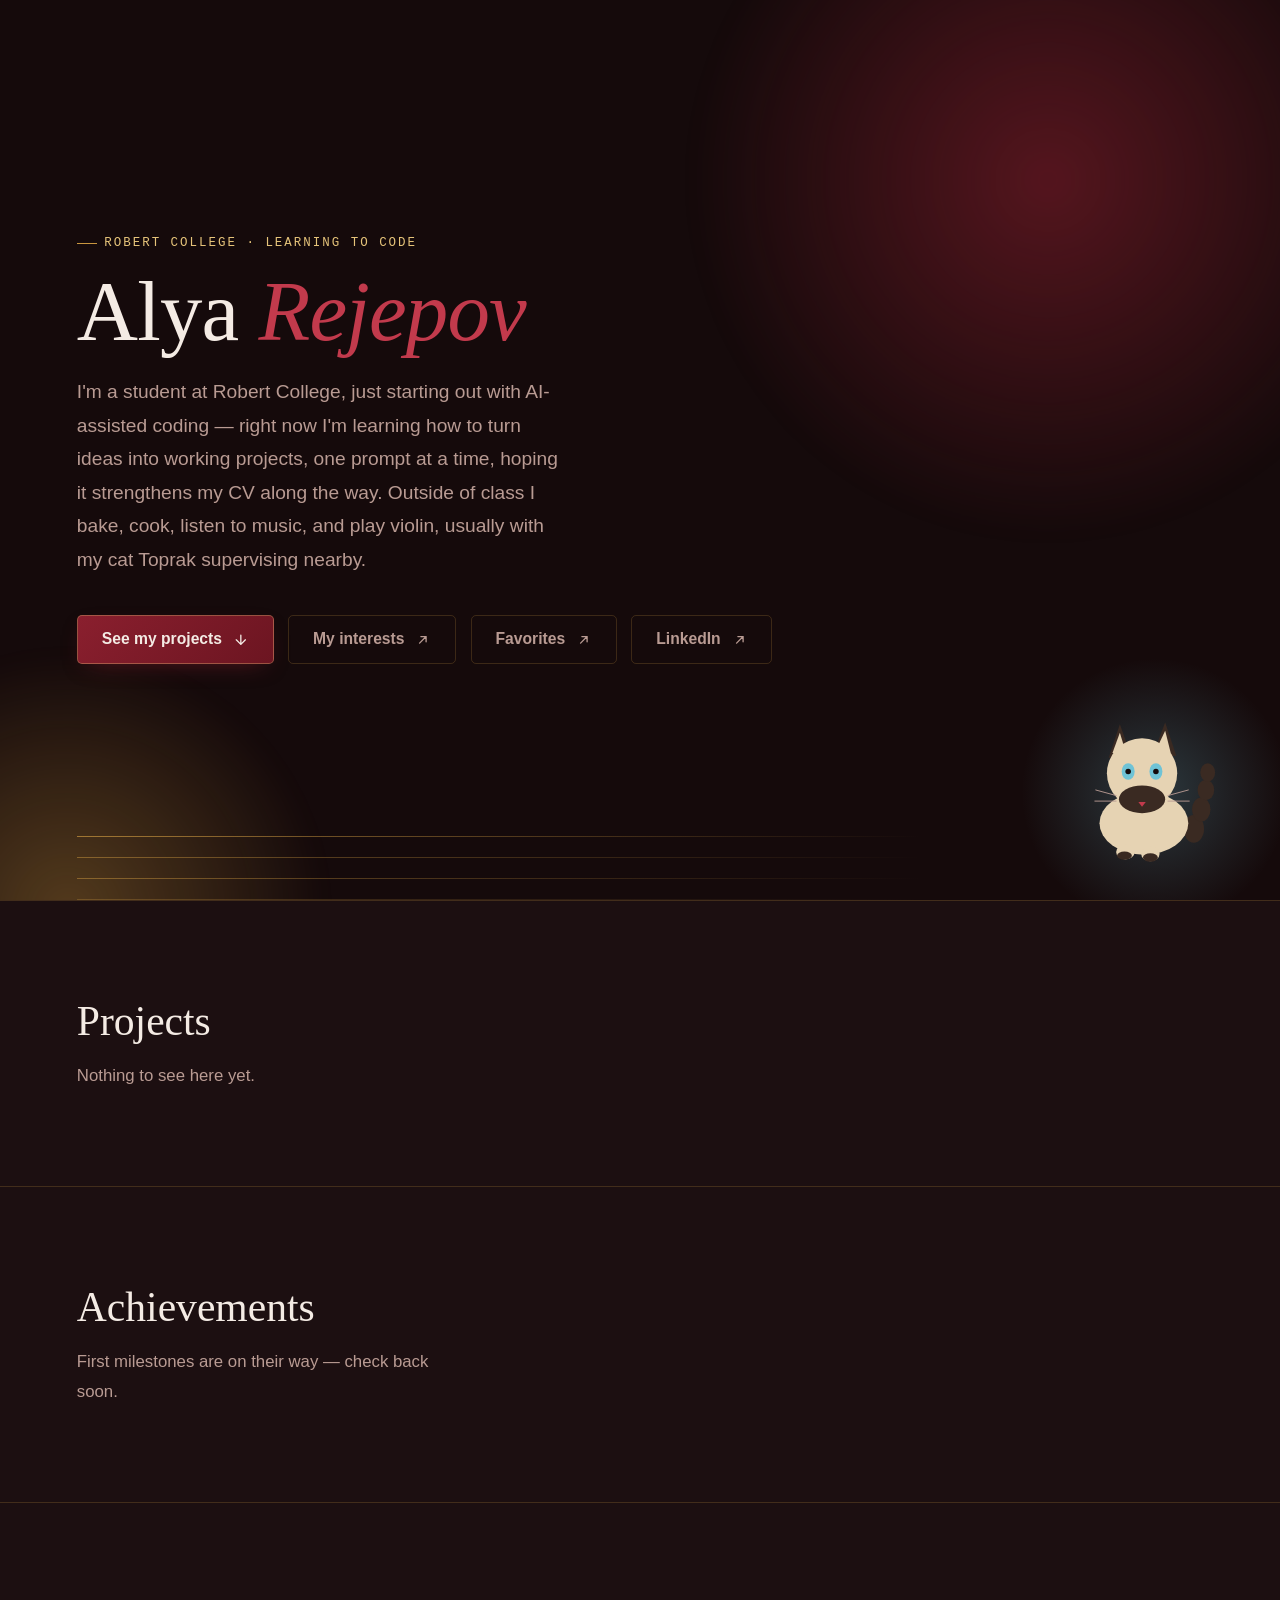
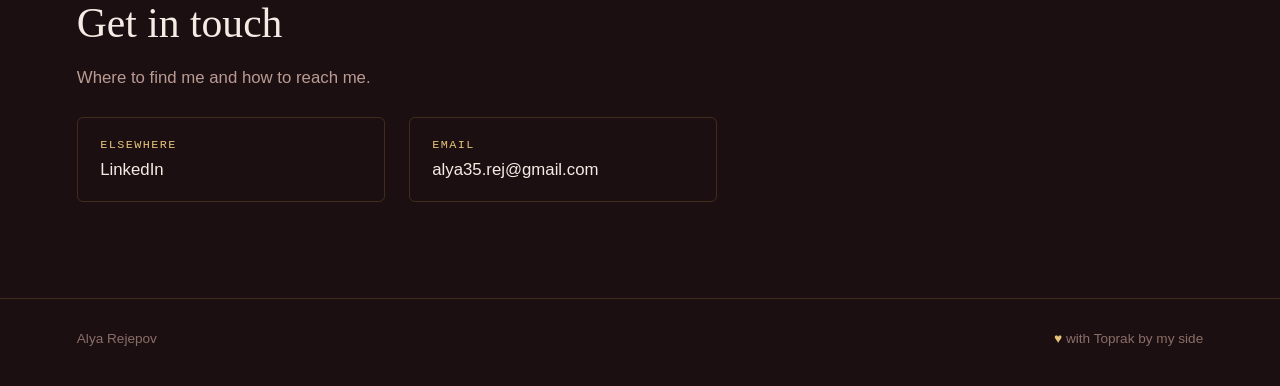
==== index.html @ 6d5f3c37 "ana sayfayı ve genel tasarımı oluştur" ====
<!doctype html>
<html lang="en">
<head>
  <meta charset="utf-8">
  <meta name="viewport" content="width=device-width, initial-scale=1">
  <title>Alya Rejepov</title>
  <meta name="description" content="Alya Rejepov — student at Robert College, new to AI-assisted coding.">
  <link rel="icon" type="image/svg+xml" href="favicon.svg">
  <link rel="stylesheet" href="styles.css">
</head>
<body>

<a class="skip-link" href="#projects">Skip to projects</a>

<section class="hero" id="top">
  <div class="hero__glow" aria-hidden="true"></div>
  <div class="hero__glow hero__glow--gold" aria-hidden="true"></div>

  <div class="hero__inner">
    <p class="eyebrow">Robert College &middot; Learning to code</p>
    <h1 class="name">Alya <em>Rejepov</em></h1>
    <p class="intro">
      I'm a student at Robert College, just starting out with AI-assisted coding —
      right now I'm learning how to turn ideas into working projects, one prompt
      at a time, hoping it strengthens my CV along the way. Outside of class I bake,
      cook, listen to music, and play violin, usually with my cat Toprak supervising
      nearby.
    </p>
    <div class="cta-row">
      <a class="cta" href="#projects">
        See my projects
        <svg viewBox="0 0 24 24" fill="none" stroke="currentColor" stroke-width="2" stroke-linecap="round" stroke-linejoin="round"><path d="M12 5v14M5 12l7 7 7-7"/></svg>
      </a>
      <a class="cta cta--ghost" href="ilgi-alanlarim.html">
        My interests
        <svg viewBox="0 0 24 24" fill="none" stroke="currentColor" stroke-width="2" stroke-linecap="round" stroke-linejoin="round"><path d="M7 17 17 7M9 7h8v8"/></svg>
      </a>
      <a class="cta cta--ghost" href="favoriler.html">
        Favorites
        <svg viewBox="0 0 24 24" fill="none" stroke="currentColor" stroke-width="2" stroke-linecap="round" stroke-linejoin="round"><path d="M7 17 17 7M9 7h8v8"/></svg>
      </a>
      <a class="cta cta--ghost" href="https://www.linkedin.com/in/alya-rejepov-1987a23a0/" rel="noopener">
        LinkedIn
        <svg viewBox="0 0 24 24" fill="none" stroke="currentColor" stroke-width="2" stroke-linecap="round" stroke-linejoin="round"><path d="M7 17 17 7M9 7h8v8"/></svg>
      </a>
    </div>
  </div>

  <div class="cat-widget" aria-hidden="true">
    <div class="cat-widget__glow"></div>
    <svg viewBox="0 0 160 160">
      <g class="tail">
        <ellipse cx="122" cy="122" rx="11" ry="15" fill="#3a2a22"/>
        <ellipse cx="130" cy="101" rx="10" ry="13" fill="#3a2a22"/>
        <ellipse cx="135" cy="80" rx="9" ry="11" fill="#3a2a22"/>
        <ellipse cx="137" cy="61" rx="8" ry="10" fill="#3a2a22"/>
      </g>

      <ellipse cx="68" cy="116" rx="48" ry="34" fill="#e6d3b3"/>
      <ellipse cx="48" cy="147" rx="10" ry="8" fill="#e6d3b3"/>
      <ellipse cx="75" cy="149" rx="10" ry="8" fill="#e6d3b3"/>
      <ellipse cx="47" cy="151" rx="8" ry="4.5" fill="#3a2a22"/>
      <ellipse cx="75" cy="153" rx="8" ry="4.5" fill="#3a2a22"/>

      <polygon points="30,45 42,9 56,48" fill="#3a2a22"/>
      <polygon points="34,40 42,18 49,41" fill="#e6d3b3"/>
      <polygon points="76,46 91,7 103,43" fill="#3a2a22"/>
      <polygon points="80,39 91,16 97,40" fill="#e6d3b3"/>

      <circle cx="66" cy="62" r="38" fill="#e6d3b3"/>
      <ellipse cx="66" cy="90" rx="25" ry="15" fill="#3a2a22"/>

      <g class="eye">
        <ellipse cx="51" cy="60" rx="7" ry="9" fill="#6fc3d6"/>
        <g class="pupil"><circle cx="51" cy="60" r="3" fill="#150a0b"/></g>
      </g>
      <g class="eye">
        <ellipse cx="81" cy="60" rx="7" ry="9" fill="#6fc3d6"/>
        <g class="pupil"><circle cx="81" cy="60" r="3" fill="#150a0b"/></g>
      </g>

      <polygon points="62,93 70,93 66,98" fill="#c23a4c"/>

      <g stroke="#b99b93" stroke-width="1" stroke-linecap="round">
        <line x1="38" y1="86" x2="16" y2="80"/>
        <line x1="38" y1="92" x2="15" y2="92"/>
        <line x1="94" y1="86" x2="116" y2="80"/>
        <line x1="94" y1="92" x2="117" y2="92"/>
      </g>
    </svg>
  </div>
  <p class="cat-caption">that's Toprak, keeping an eye on things</p>

  <div class="strings" aria-hidden="true">
    <span></span><span></span><span></span><span></span>
  </div>
</section>

<section class="section" id="projects">
  <div class="section__inner">
    <h2>Projects</h2>
    <p>Nothing to see here yet.</p>
  </div>
</section>

<section class="section" id="achievements">
  <div class="section__inner">
    <h2>Achievements</h2>
    <p>First milestones are on their way — check back soon.</p>
  </div>
</section>

<section class="section" id="connect">
  <div class="section__inner">
    <h2>Get in touch</h2>
    <p>Where to find me and how to reach me.</p>
    <div class="connect-grid">
      <a class="connect-card" href="https://www.linkedin.com/in/alya-rejepov-1987a23a0/" rel="noopener">
        <span class="label">Elsewhere</span>
        <span class="value">LinkedIn</span>
      </a>
      <a class="connect-card" href="mailto:alya35.rej@gmail.com">
        <span class="label">Email</span>
        <span class="value">alya35.rej@gmail.com</span>
      </a>
    </div>
  </div>
</section>

<footer>
  <span>Alya Rejepov</span>
  <span><span class="paw">&hearts;</span> with Toprak by my side</span>
</footer>

<script src="cat.js"></script>
</body>
</html>
---- styles.css ----
:root {
  --bg: #150a0b;
  --bg-panel: #1c0f11;
  --ink: #f4ebe4;
  --ink-muted: #b99b93;
  --ink-faint: #8a6e68;
  --maroon: #8a1f2e;
  --maroon-bright: #c23a4c;
  --gold: #c9963f;
  --gold-soft: #e6c47a;
  --line: rgba(201, 150, 63, 0.22);

  --siamese-cream: #e6d3b3;
  --siamese-seal: #3a2a22;
  --siamese-blue: #6fc3d6;

  --font-display: ui-serif, "Iowan Old Style", "Palatino Linotype", Georgia, "Times New Roman", serif;
  --font-body: -apple-system, BlinkMacSystemFont, "Segoe UI", Roboto, Helvetica, Arial, sans-serif;
  --font-label: ui-monospace, "SF Mono", "Cascadia Code", Menlo, Consolas, monospace;
}

* { box-sizing: border-box; }

html {
  background: var(--bg);
  color-scheme: dark;
  overflow-x: hidden;
}

body {
  margin: 0;
  background: var(--bg);
  color: var(--ink);
  font-family: var(--font-body);
  -webkit-font-smoothing: antialiased;
  overflow-x: hidden;
}

a { color: inherit; }

::selection {
  background: var(--maroon);
  color: var(--ink);
}

.skip-link {
  position: absolute;
  left: -999px;
  top: 0;
  background: var(--gold);
  color: #1c0f11;
  padding: 0.6rem 1rem;
  z-index: 100;
}
.skip-link:focus { left: 1rem; top: 1rem; }

a:focus-visible,
button:focus-visible {
  outline: 2px solid var(--gold-soft);
  outline-offset: 3px;
}

/* ---------- Hero ---------- */

.hero {
  position: relative;
  min-height: 100svh;
  display: flex;
  align-items: center;
  padding: clamp(1.5rem, 6vw, 5rem);
  isolation: isolate;
  overflow: hidden;
}

.hero__glow {
  position: absolute;
  inset: -20% -10% auto auto;
  width: min(60vw, 720px);
  height: min(60vw, 720px);
  background: radial-gradient(circle, rgba(138, 31, 46, 0.55), rgba(138, 31, 46, 0) 70%);
  filter: blur(10px);
  z-index: -2;
  animation: drift 14s ease-in-out infinite alternate;
}

.hero__glow--gold {
  inset: auto auto -30% -15%;
  width: min(45vw, 520px);
  height: min(45vw, 520px);
  background: radial-gradient(circle, rgba(201, 150, 63, 0.35), rgba(201, 150, 63, 0) 70%);
  animation-duration: 18s;
  animation-delay: -4s;
}

@keyframes drift {
  from { transform: translate(0, 0) scale(1); }
  to   { transform: translate(-4%, 3%) scale(1.08); }
}

.hero__inner {
  max-width: 44rem;
  position: relative;
  z-index: 1;
}

.eyebrow {
  font-family: var(--font-label);
  font-size: 0.78rem;
  letter-spacing: 0.16em;
  text-transform: uppercase;
  color: var(--gold-soft);
  margin: 0 0 1.1rem;
  display: flex;
  align-items: center;
  gap: 0.6em;
}

.eyebrow::before {
  content: "";
  display: inline-block;
  width: 1.6em;
  height: 1px;
  background: var(--gold);
}

h1.name {
  font-family: var(--font-display);
  font-weight: 500;
  font-size: clamp(2.6rem, 5vw + 1.3rem, 5.5rem);
  line-height: 1.02;
  letter-spacing: -0.01em;
  margin: 0 0 1.3rem;
  text-wrap: balance;
  color: var(--ink);
}

h1.name em {
  font-style: italic;
  color: var(--maroon-bright);
}

.intro {
  font-size: clamp(1.05rem, 0.4vw + 1rem, 1.2rem);
  line-height: 1.75;
  color: var(--ink-muted);
  max-width: 46ch;
  margin: 0 0 2.4rem;
}

/* ---------- Buttons ---------- */

.cta-row {
  display: flex;
  flex-wrap: wrap;
  gap: 0.9rem;
}

.cta {
  display: inline-flex;
  align-items: center;
  gap: 0.7em;
  font-family: var(--font-body);
  font-size: 0.98rem;
  font-weight: 600;
  color: var(--ink);
  background: linear-gradient(135deg, var(--maroon), #6c1521);
  border: 1px solid rgba(230, 196, 122, 0.35);
  padding: 0.9rem 1.5rem;
  border-radius: 5px;
  cursor: pointer;
  text-decoration: none;
  transition: transform 0.2s ease, box-shadow 0.2s ease, border-color 0.2s ease;
  box-shadow: 0 8px 24px -12px rgba(138, 31, 46, 0.7);
}

.cta:hover {
  transform: translateY(-2px);
  border-color: var(--gold);
  box-shadow: 0 14px 30px -12px rgba(138, 31, 46, 0.85);
}

.cta svg { width: 1em; height: 1em; transition: transform 0.2s ease; }
.cta:hover svg { transform: translateY(2px); }
.cta--ghost:hover svg { transform: translate(2px, -2px); }

.cta--ghost {
  background: transparent;
  border: 1px solid var(--line);
  box-shadow: none;
  color: var(--ink-muted);
}

.cta--ghost:hover {
  color: var(--ink);
  border-color: var(--gold);
  box-shadow: none;
}

/* violin-string divider */
.strings {
  position: absolute;
  left: 0;
  right: 0;
  bottom: 0;
  height: 64px;
  display: flex;
  flex-direction: column;
  justify-content: space-between;
  padding: 0 clamp(1.5rem, 6vw, 5rem);
  pointer-events: none;
}

.strings span {
  display: block;
  height: 1px;
  background: linear-gradient(90deg, var(--gold) 0%, transparent 75%);
  opacity: 0.5;
}
.strings span:nth-child(1) { opacity: 0.7; }
.strings span:nth-child(4) { opacity: 0.3; }

/* ---------- Generic sections ---------- */

.section {
  position: relative;
  background: var(--bg-panel);
  border-top: 1px solid var(--line);
  padding: clamp(3.5rem, 8vw, 6rem) clamp(1.5rem, 6vw, 5rem);
}

.section__inner { max-width: 40rem; }

.section h2 {
  font-family: var(--font-display);
  font-weight: 500;
  font-size: clamp(1.8rem, 2.5vw + 1rem, 2.6rem);
  margin: 0 0 1rem;
  color: var(--ink);
}

.section p {
  font-size: 1.05rem;
  line-height: 1.75;
  color: var(--ink-muted);
  max-width: 42ch;
  margin: 0 0 1.2rem;
}

.section p:last-child { margin-bottom: 0; }

/* ---------- Connect / contact ---------- */

.connect-grid {
  display: grid;
  gap: 1.5rem;
  grid-template-columns: repeat(auto-fit, minmax(220px, 1fr));
  margin-top: 1.5rem;
}

.connect-card {
  display: block;
  padding: 1.3rem 1.4rem;
  border: 1px solid var(--line);
  border-radius: 6px;
  text-decoration: none;
  transition: border-color 0.2s ease, transform 0.2s ease;
}

.connect-card:hover {
  border-color: var(--gold);
  transform: translateY(-2px);
}

.connect-card .label {
  font-family: var(--font-label);
  font-size: 0.74rem;
  letter-spacing: 0.12em;
  text-transform: uppercase;
  color: var(--gold-soft);
  display: block;
  margin-bottom: 0.5rem;
}

.connect-card .value {
  font-size: 1.05rem;
  color: var(--ink);
}

/* ---------- Footer ---------- */

footer {
  padding: 2rem clamp(1.5rem, 6vw, 5rem) 2.5rem;
  background: var(--bg-panel);
  border-top: 1px solid var(--line);
  display: flex;
  flex-wrap: wrap;
  gap: 0.6rem 1.2rem;
  align-items: baseline;
  justify-content: space-between;
  font-size: 0.85rem;
  color: var(--ink-faint);
}

footer .paw { color: var(--gold-soft); }

/* ---------- Subpages ---------- */

.page {
  min-height: 100svh;
  padding: clamp(1.5rem, 6vw, 5rem);
  display: flex;
  flex-direction: column;
}

.back-link {
  display: inline-flex;
  align-items: center;
  gap: 0.5em;
  align-self: flex-start;
  font-family: var(--font-label);
  font-size: 0.82rem;
  letter-spacing: 0.06em;
  text-transform: uppercase;
  color: var(--ink-faint);
  text-decoration: none;
  margin-bottom: clamp(2.5rem, 6vw, 4rem);
  transition: color 0.2s ease;
}

.back-link:hover { color: var(--siamese-blue); }
.back-link svg { width: 1em; height: 1em; }

.page__inner { max-width: 40rem; flex: 1; }

.page h1 {
  font-family: var(--font-display);
  font-weight: 500;
  font-size: clamp(2.2rem, 4vw + 1rem, 3.4rem);
  margin: 0 0 1.5rem;
  text-wrap: balance;
}

.page .lede {
  font-size: 1.1rem;
  line-height: 1.75;
  color: var(--ink-muted);
  max-width: 48ch;
  margin: 0 0 2.5rem;
}

.entry-list {
  display: flex;
  flex-direction: column;
  gap: 1.8rem;
}

.entry {
  border-left: 2px solid var(--line);
  padding-left: 1.3rem;
}

.entry .label {
  font-family: var(--font-label);
  font-size: 0.78rem;
  letter-spacing: 0.12em;
  text-transform: uppercase;
  color: var(--gold-soft);
  display: block;
  margin-bottom: 0.5rem;
}

.entry p {
  font-size: 1.05rem;
  line-height: 1.75;
  color: var(--ink-muted);
  max-width: 48ch;
  margin: 0;
}

.entry strong { color: var(--ink); font-weight: 600; }

/* ---------- Siamese cat illustration ---------- */

.cat-widget {
  position: absolute;
  right: clamp(1rem, 4vw, 4rem);
  bottom: clamp(0.5rem, 4vw, 2rem);
  width: clamp(88px, 12vw, 148px);
  z-index: 1;
}

.cat-widget__glow {
  position: absolute;
  inset: -40%;
  background: radial-gradient(circle, rgba(111, 195, 214, 0.25), rgba(111, 195, 214, 0) 70%);
  z-index: -1;
  border-radius: 50%;
}

.cat-widget .tail {
  transform-origin: 78% 68%;
  animation: tail-sway 3.6s ease-in-out infinite;
}

@keyframes tail-sway {
  0%, 100% { transform: rotate(0deg); }
  50% { transform: rotate(-7deg); }
}

.cat-caption {
  position: absolute;
  right: clamp(1rem, 4vw, 4rem);
  bottom: -1.4rem;
  font-family: var(--font-label);
  font-size: 0.7rem;
  letter-spacing: 0.08em;
  color: var(--ink-faint);
  white-space: nowrap;
}

/* Paw print trail (desktop, fine pointer only) */

.paw-print {
  position: fixed;
  top: 0;
  left: 0;
  width: 14px;
  height: 14px;
  pointer-events: none;
  z-index: 9999;
  opacity: 0.55;
  animation: paw-fade 1.1s ease-out forwards;
}

@keyframes paw-fade {
  0% { opacity: 0.55; transform: scale(1); }
  100% { opacity: 0; transform: scale(0.7); }
}

@media (prefers-reduced-motion: reduce) {
  .hero__glow,
  .cat-widget .tail,
  .paw-print {
    animation: none !important;
  }
  .paw-print { display: none; }
}

@media (max-width: 640px) {
  .hero { padding: 1.5rem 1.25rem 4.5rem; }
  .strings { display: none; }
  .section, footer, .page { padding-left: 1.25rem; padding-right: 1.25rem; }
  .intro { max-width: 100%; }
  footer { justify-content: flex-start; }
  .cat-widget { width: clamp(72px, 22vw, 96px); bottom: 0.5rem; right: 1.25rem; }
  .cat-caption { display: none; }
}
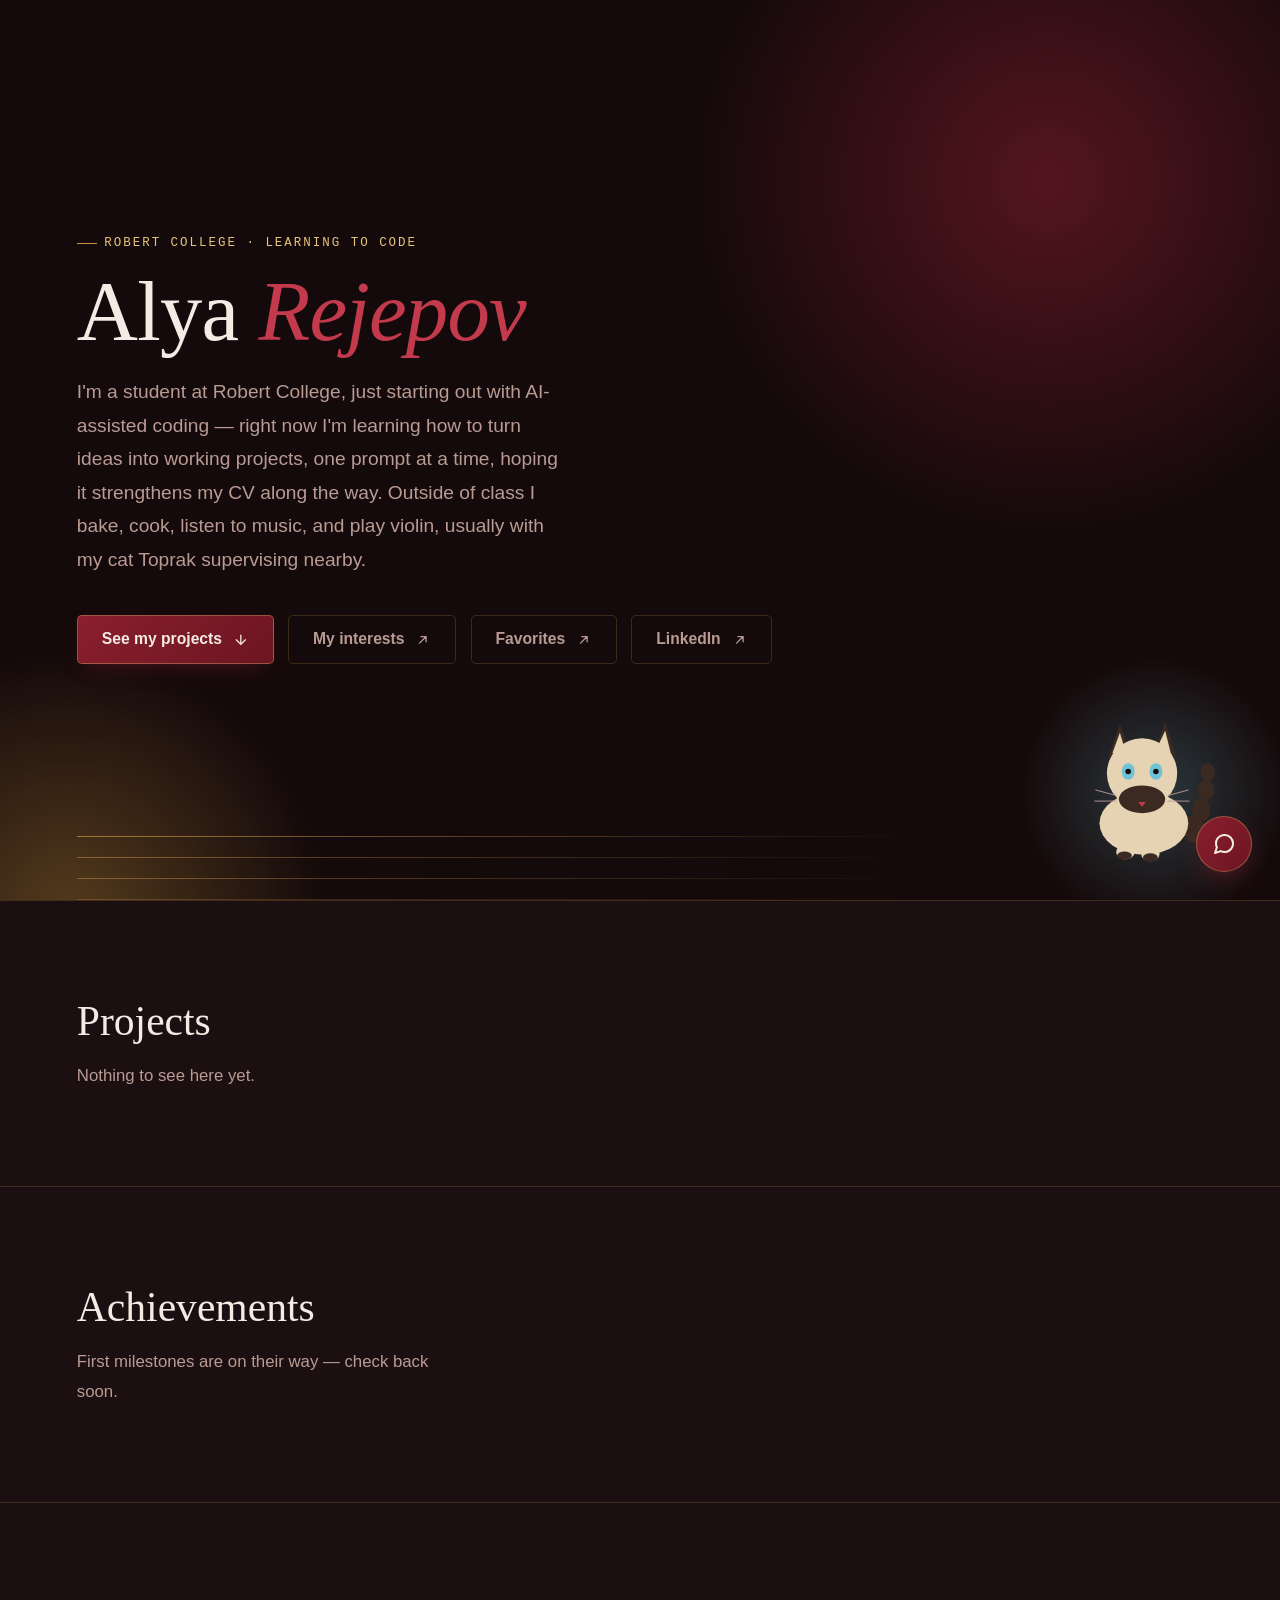
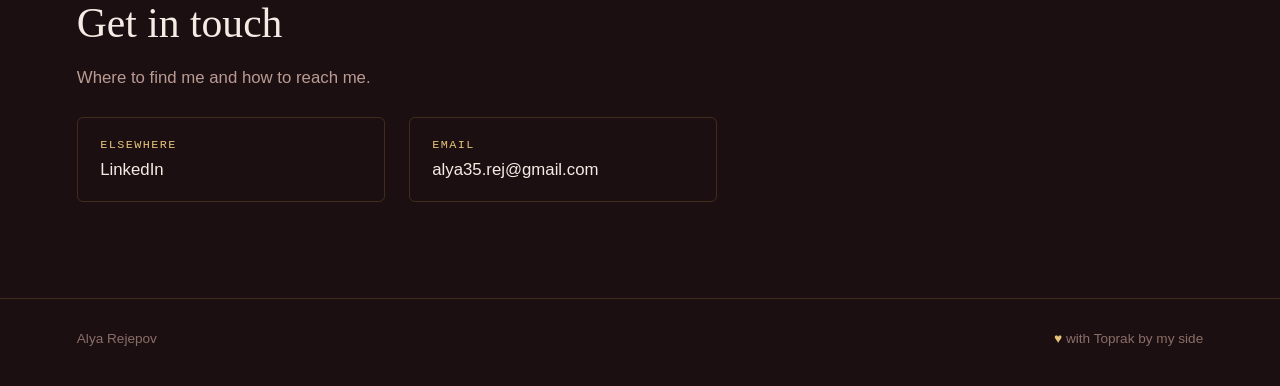
==== commit 9d710b8a: "chatbot arayüzünü ekle" ====
--- a/index.html
+++ b/index.html
@@ -132,6 +132,37 @@
   <span><span class="paw">&hearts;</span> with Toprak by my side</span>
 </footer>
 
+<div class="chat-widget" id="chat-widget">
+  <button class="chat-launcher" id="chat-launcher" type="button" aria-expanded="false" aria-controls="chat-panel" aria-label="Open chat about Alya">
+    <svg viewBox="0 0 24 24" fill="none" stroke="currentColor" stroke-width="2" stroke-linecap="round" stroke-linejoin="round"><path d="M21 11.5a8.38 8.38 0 0 1-.9 3.8 8.5 8.5 0 0 1-7.6 4.7 8.38 8.38 0 0 1-3.8-.9L3 21l1.9-5.7a8.38 8.38 0 0 1-.9-3.8 8.5 8.5 0 0 1 4.7-7.6 8.38 8.38 0 0 1 3.8-.9h.5a8.48 8.48 0 0 1 8 8v.5z"/></svg>
+  </button>
+
+  <div class="chat-panel" id="chat-panel" hidden>
+    <div class="chat-panel__header">
+      <span class="chat-panel__title">Ask about Alya</span>
+      <button class="chat-panel__close" id="chat-close" type="button" aria-label="Close chat">&times;</button>
+    </div>
+
+    <div class="chat-panel__messages" id="chat-messages">
+      <div class="chat-msg chat-msg--bot">Hi! I'm Alya's personal assistant. Ask me about her projects, interests, achievements, or goals.</div>
+    </div>
+
+    <div class="chat-panel__suggestions" id="chat-suggestions">
+      <button class="chat-suggestion" type="button">What's her biggest achievement?</button>
+      <button class="chat-suggestion" type="button">What projects has she worked on?</button>
+      <button class="chat-suggestion" type="button">What are her future goals?</button>
+    </div>
+
+    <form class="chat-panel__form" id="chat-form">
+      <input type="text" id="chat-input" placeholder="Ask a question…" autocomplete="off" required aria-label="Your question">
+      <button type="submit" id="chat-send" aria-label="Send">
+        <svg viewBox="0 0 24 24" fill="none" stroke="currentColor" stroke-width="2" stroke-linecap="round" stroke-linejoin="round"><path d="M22 2 11 13M22 2 15 22l-4-9-9-4 20-7z"/></svg>
+      </button>
+    </form>
+  </div>
+</div>
+
 <script src="cat.js"></script>
+<script src="chatbot.js"></script>
 </body>
 </html>
--- a/styles.css
+++ b/styles.css
@@ -446,6 +446,194 @@
   .paw-print { display: none; }
 }
 
+/* ---------- Chatbot ---------- */
+
+.chat-widget {
+  position: fixed;
+  right: clamp(1rem, 3vw, 1.75rem);
+  bottom: clamp(1rem, 3vw, 1.75rem);
+  z-index: 500;
+}
+
+.chat-launcher {
+  width: 56px;
+  height: 56px;
+  border-radius: 50%;
+  border: 1px solid rgba(230, 196, 122, 0.35);
+  background: linear-gradient(135deg, var(--maroon), #6c1521);
+  color: var(--ink);
+  display: flex;
+  align-items: center;
+  justify-content: center;
+  cursor: pointer;
+  box-shadow: 0 10px 28px -10px rgba(138, 31, 46, 0.8);
+  transition: transform 0.2s ease, border-color 0.2s ease;
+}
+
+.chat-launcher:hover {
+  transform: translateY(-2px);
+  border-color: var(--gold);
+}
+
+.chat-launcher svg { width: 24px; height: 24px; }
+
+.chat-panel[hidden] { display: none; }
+
+.chat-panel {
+  position: absolute;
+  right: 0;
+  bottom: calc(100% + 0.9rem);
+  width: min(340px, calc(100vw - 2rem));
+  max-height: min(480px, 70vh);
+  display: flex;
+  flex-direction: column;
+  background: var(--bg-panel);
+  border: 1px solid var(--line);
+  border-radius: 12px;
+  box-shadow: 0 20px 50px -20px rgba(0, 0, 0, 0.6);
+  overflow: hidden;
+}
+
+.chat-panel__header {
+  display: flex;
+  align-items: center;
+  justify-content: space-between;
+  padding: 0.9rem 1.1rem;
+  border-bottom: 1px solid var(--line);
+}
+
+.chat-panel__title {
+  font-family: var(--font-display);
+  font-size: 1.05rem;
+  color: var(--ink);
+}
+
+.chat-panel__close {
+  background: none;
+  border: none;
+  color: var(--ink-faint);
+  font-size: 1.3rem;
+  line-height: 1;
+  cursor: pointer;
+  padding: 0.2rem;
+}
+.chat-panel__close:hover { color: var(--ink); }
+
+.chat-panel__messages {
+  flex: 1;
+  overflow-y: auto;
+  padding: 1rem 1.1rem;
+  display: flex;
+  flex-direction: column;
+  gap: 0.7rem;
+  min-height: 120px;
+}
+
+.chat-msg {
+  font-size: 0.92rem;
+  line-height: 1.55;
+  padding: 0.6rem 0.85rem;
+  border-radius: 10px;
+  max-width: 88%;
+}
+
+.chat-msg--bot {
+  align-self: flex-start;
+  background: rgba(201, 150, 63, 0.12);
+  color: var(--ink);
+  border: 1px solid var(--line);
+}
+
+.chat-msg--user {
+  align-self: flex-end;
+  background: var(--maroon);
+  color: var(--ink);
+}
+
+.chat-msg--loading { color: var(--ink-muted); font-style: italic; }
+.chat-msg--error { border-color: var(--maroon-bright); color: var(--gold-soft); }
+
+.chat-panel__suggestions[hidden] { display: none; }
+
+.chat-panel__suggestions {
+  display: flex;
+  flex-direction: column;
+  gap: 0.5rem;
+  padding: 0 1.1rem 0.9rem;
+}
+
+.chat-suggestion {
+  text-align: left;
+  font-family: var(--font-body);
+  font-size: 0.85rem;
+  color: var(--ink-muted);
+  background: transparent;
+  border: 1px solid var(--line);
+  border-radius: 8px;
+  padding: 0.5rem 0.75rem;
+  cursor: pointer;
+  transition: border-color 0.2s ease, color 0.2s ease;
+}
+
+.chat-suggestion:hover {
+  border-color: var(--gold);
+  color: var(--ink);
+}
+
+.chat-panel__form {
+  display: flex;
+  gap: 0.5rem;
+  padding: 0.9rem 1.1rem;
+  border-top: 1px solid var(--line);
+}
+
+.chat-panel__form input {
+  flex: 1;
+  min-width: 0;
+  background: var(--bg);
+  border: 1px solid var(--line);
+  border-radius: 8px;
+  padding: 0.6rem 0.75rem;
+  color: var(--ink);
+  font-family: var(--font-body);
+  font-size: 0.9rem;
+}
+
+.chat-panel__form input:focus-visible { outline: 2px solid var(--gold-soft); outline-offset: 1px; }
+.chat-panel__form input:disabled { opacity: 0.6; }
+
+.chat-panel__form button {
+  width: 40px;
+  height: 40px;
+  flex-shrink: 0;
+  border-radius: 8px;
+  border: 1px solid rgba(230, 196, 122, 0.35);
+  background: linear-gradient(135deg, var(--maroon), #6c1521);
+  color: var(--ink);
+  cursor: pointer;
+  display: flex;
+  align-items: center;
+  justify-content: center;
+}
+
+.chat-panel__form button:disabled { opacity: 0.5; cursor: not-allowed; }
+.chat-panel__form button svg { width: 18px; height: 18px; }
+
+@media (max-width: 640px) {
+  .chat-widget { right: 1rem; bottom: 1rem; }
+
+  .chat-panel {
+    position: fixed;
+    inset: auto 0 0 0;
+    right: 0;
+    bottom: 0;
+    width: 100%;
+    max-height: none;
+    height: min(85dvh, 640px);
+    border-radius: 16px 16px 0 0;
+  }
+}
+
 @media (max-width: 640px) {
   .hero { padding: 1.5rem 1.25rem 4.5rem; }
   .strings { display: none; }
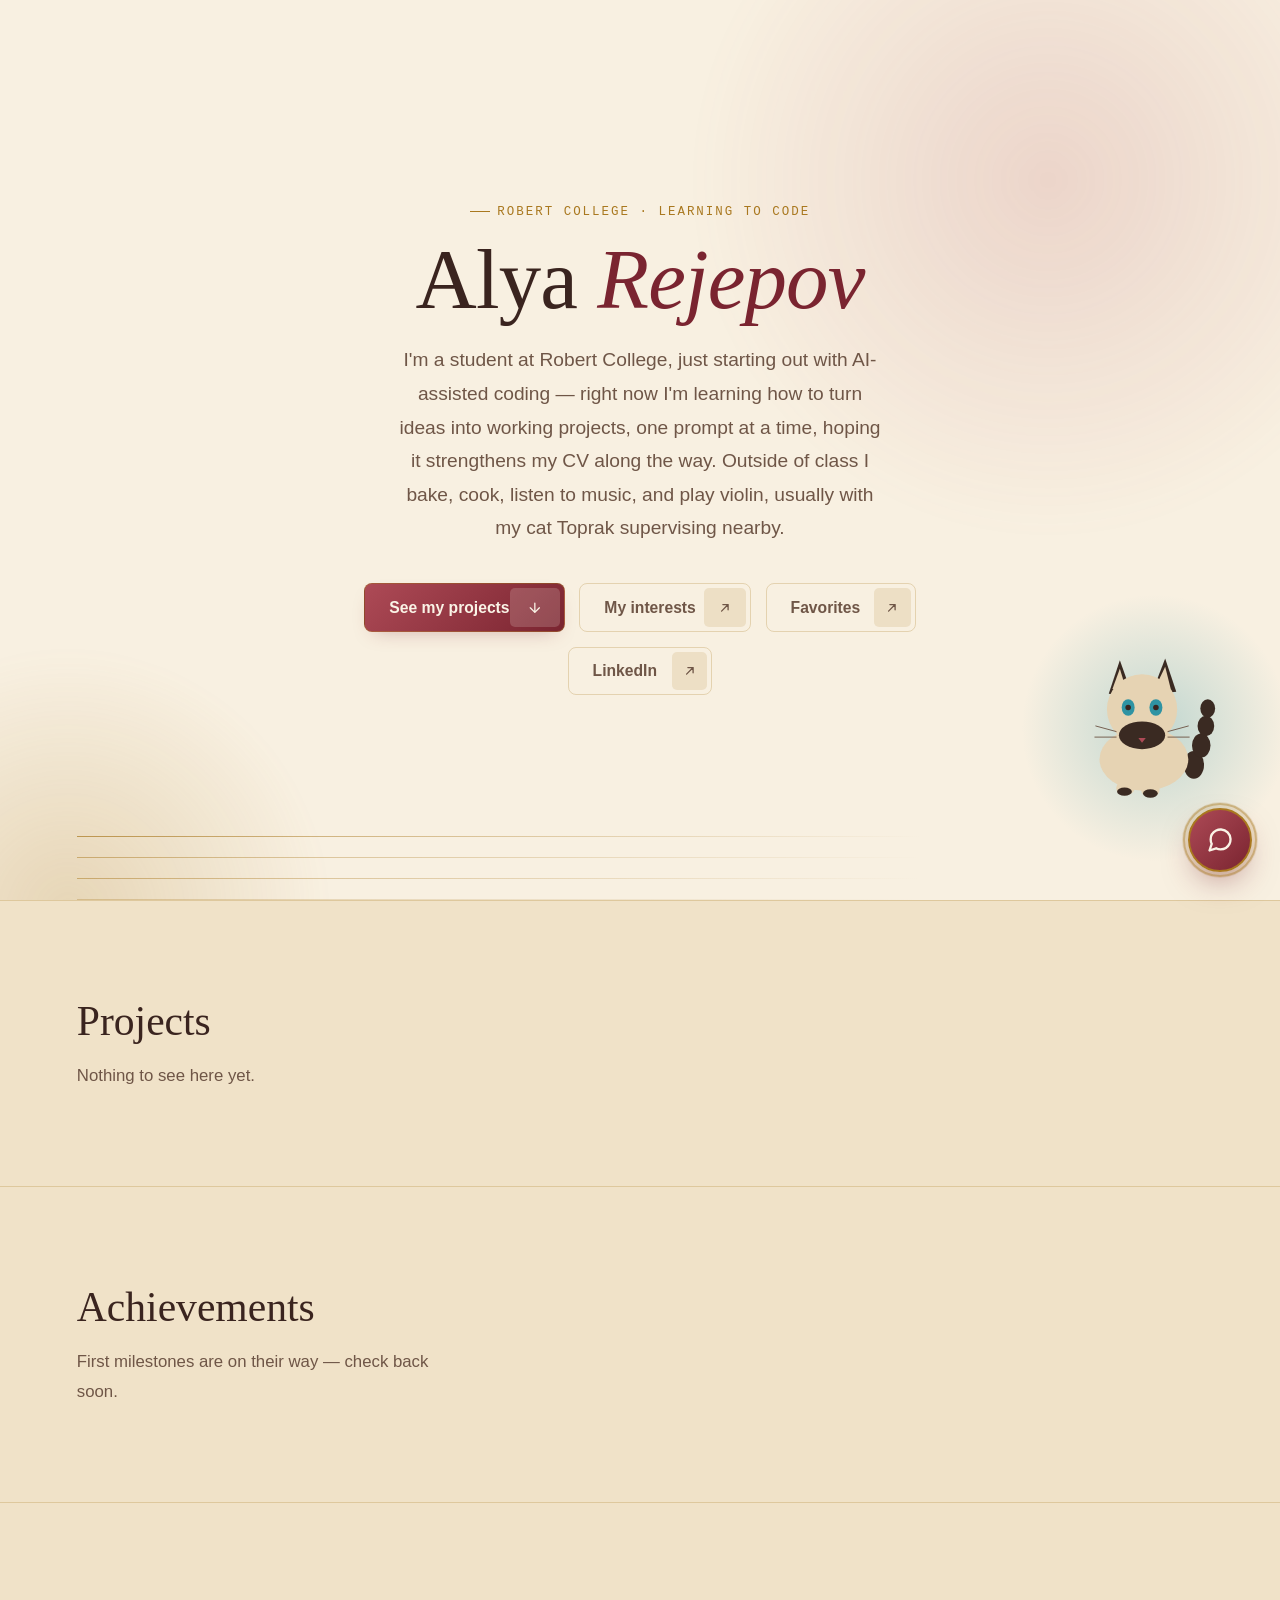
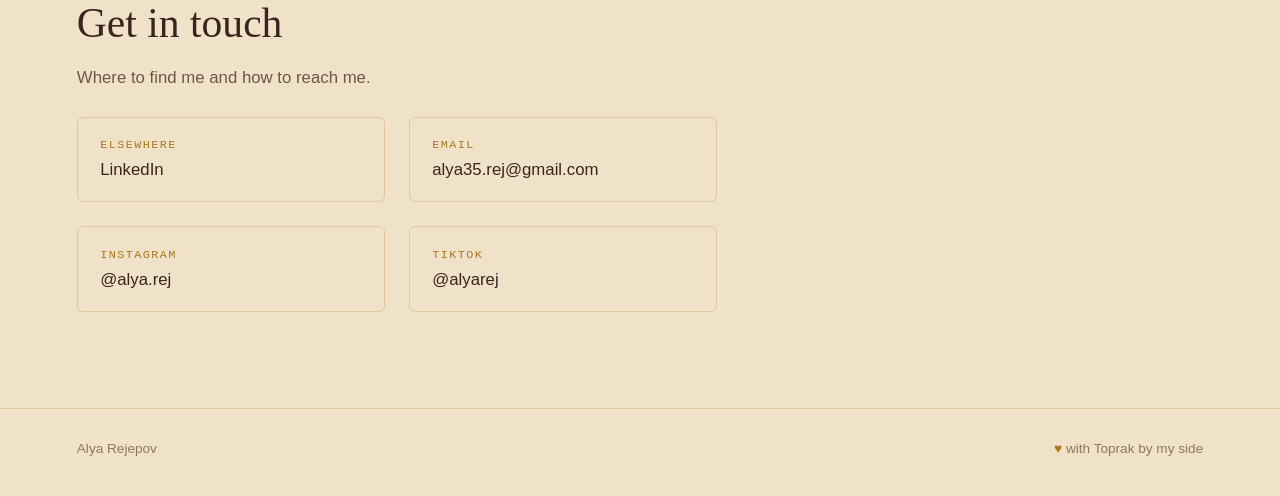
==== commit 4799c7dc: "krem/gold/bordo temasına geçiş, hero'yu ortala, buton hover efektini yenile, Instagram/TikTok ekle" ====
--- a/index.html
+++ b/index.html
@@ -28,20 +28,20 @@
     </p>
     <div class="cta-row">
       <a class="cta" href="#projects">
-        See my projects
-        <svg viewBox="0 0 24 24" fill="none" stroke="currentColor" stroke-width="2" stroke-linecap="round" stroke-linejoin="round"><path d="M12 5v14M5 12l7 7 7-7"/></svg>
+        <span class="cta__label">See my projects</span>
+        <span class="cta__icon"><svg viewBox="0 0 24 24" fill="none" stroke="currentColor" stroke-width="2" stroke-linecap="round" stroke-linejoin="round"><path d="M12 5v14M5 12l7 7 7-7"/></svg></span>
       </a>
       <a class="cta cta--ghost" href="ilgi-alanlarim.html">
-        My interests
-        <svg viewBox="0 0 24 24" fill="none" stroke="currentColor" stroke-width="2" stroke-linecap="round" stroke-linejoin="round"><path d="M7 17 17 7M9 7h8v8"/></svg>
+        <span class="cta__label">My interests</span>
+        <span class="cta__icon"><svg viewBox="0 0 24 24" fill="none" stroke="currentColor" stroke-width="2" stroke-linecap="round" stroke-linejoin="round"><path d="M7 17 17 7M9 7h8v8"/></svg></span>
       </a>
       <a class="cta cta--ghost" href="favoriler.html">
-        Favorites
-        <svg viewBox="0 0 24 24" fill="none" stroke="currentColor" stroke-width="2" stroke-linecap="round" stroke-linejoin="round"><path d="M7 17 17 7M9 7h8v8"/></svg>
+        <span class="cta__label">Favorites</span>
+        <span class="cta__icon"><svg viewBox="0 0 24 24" fill="none" stroke="currentColor" stroke-width="2" stroke-linecap="round" stroke-linejoin="round"><path d="M7 17 17 7M9 7h8v8"/></svg></span>
       </a>
       <a class="cta cta--ghost" href="https://www.linkedin.com/in/alya-rejepov-1987a23a0/" rel="noopener">
-        LinkedIn
-        <svg viewBox="0 0 24 24" fill="none" stroke="currentColor" stroke-width="2" stroke-linecap="round" stroke-linejoin="round"><path d="M7 17 17 7M9 7h8v8"/></svg>
+        <span class="cta__label">LinkedIn</span>
+        <span class="cta__icon"><svg viewBox="0 0 24 24" fill="none" stroke="currentColor" stroke-width="2" stroke-linecap="round" stroke-linejoin="round"><path d="M7 17 17 7M9 7h8v8"/></svg></span>
       </a>
     </div>
   </div>
@@ -71,17 +71,17 @@
       <ellipse cx="66" cy="90" rx="25" ry="15" fill="#3a2a22"/>
 
       <g class="eye">
-        <ellipse cx="51" cy="60" rx="7" ry="9" fill="#6fc3d6"/>
-        <g class="pupil"><circle cx="51" cy="60" r="3" fill="#150a0b"/></g>
+        <ellipse cx="51" cy="60" rx="7" ry="9" fill="#2f93a3"/>
+        <g class="pupil"><circle cx="51" cy="60" r="3" fill="#3a241f"/></g>
       </g>
       <g class="eye">
-        <ellipse cx="81" cy="60" rx="7" ry="9" fill="#6fc3d6"/>
-        <g class="pupil"><circle cx="81" cy="60" r="3" fill="#150a0b"/></g>
+        <ellipse cx="81" cy="60" rx="7" ry="9" fill="#2f93a3"/>
+        <g class="pupil"><circle cx="81" cy="60" r="3" fill="#3a241f"/></g>
       </g>
 
-      <polygon points="62,93 70,93 66,98" fill="#c23a4c"/>
+      <polygon points="62,93 70,93 66,98" fill="#ad4a56"/>
 
-      <g stroke="#b99b93" stroke-width="1" stroke-linecap="round">
+      <g stroke="#6f5647" stroke-width="1" stroke-linecap="round">
         <line x1="38" y1="86" x2="16" y2="80"/>
         <line x1="38" y1="92" x2="15" y2="92"/>
         <line x1="94" y1="86" x2="116" y2="80"/>
@@ -122,6 +122,14 @@
       <a class="connect-card" href="mailto:alya35.rej@gmail.com">
         <span class="label">Email</span>
         <span class="value">alya35.rej@gmail.com</span>
+      </a>
+      <a class="connect-card" href="https://www.instagram.com/alya.rej/" rel="noopener">
+        <span class="label">Instagram</span>
+        <span class="value">@alya.rej</span>
+      </a>
+      <a class="connect-card" href="https://www.tiktok.com/@alyarej" rel="noopener">
+        <span class="label">TikTok</span>
+        <span class="value">@alyarej</span>
       </a>
     </div>
   </div>
--- a/styles.css
+++ b/styles.css
@@ -1,18 +1,19 @@
 :root {
-  --bg: #150a0b;
-  --bg-panel: #1c0f11;
-  --ink: #f4ebe4;
-  --ink-muted: #b99b93;
-  --ink-faint: #8a6e68;
-  --maroon: #8a1f2e;
-  --maroon-bright: #c23a4c;
-  --gold: #c9963f;
-  --gold-soft: #e6c47a;
-  --line: rgba(201, 150, 63, 0.22);
+  --bg: #f8f0e1;
+  --bg-panel: #f0e2c8;
+  --ink: #3a241f;
+  --ink-muted: #6f5647;
+  --ink-faint: #8f7660;
+  --maroon: #ad4a56;
+  --maroon-bright: #7a2430;
+  --gold: #a9781f;
+  --gold-soft: #e8cd94;
+  --line: rgba(169, 120, 31, 0.25);
+  --on-accent: #faf3e6;
 
   --siamese-cream: #e6d3b3;
   --siamese-seal: #3a2a22;
-  --siamese-blue: #6fc3d6;
+  --siamese-blue: #2f93a3;
 
   --font-display: ui-serif, "Iowan Old Style", "Palatino Linotype", Georgia, "Times New Roman", serif;
   --font-body: -apple-system, BlinkMacSystemFont, "Segoe UI", Roboto, Helvetica, Arial, sans-serif;
@@ -23,7 +24,7 @@
 
 html {
   background: var(--bg);
-  color-scheme: dark;
+  color-scheme: light;
   overflow-x: hidden;
 }
 
@@ -40,7 +41,7 @@
 
 ::selection {
   background: var(--maroon);
-  color: var(--ink);
+  color: var(--on-accent);
 }
 
 .skip-link {
@@ -48,7 +49,7 @@
   left: -999px;
   top: 0;
   background: var(--gold);
-  color: #1c0f11;
+  color: var(--ink);
   padding: 0.6rem 1rem;
   z-index: 100;
 }
@@ -56,7 +57,7 @@
 
 a:focus-visible,
 button:focus-visible {
-  outline: 2px solid var(--gold-soft);
+  outline: 2px solid var(--gold);
   outline-offset: 3px;
 }
 
@@ -67,6 +68,8 @@
   min-height: 100svh;
   display: flex;
   align-items: center;
+  justify-content: center;
+  text-align: center;
   padding: clamp(1.5rem, 6vw, 5rem);
   isolation: isolate;
   overflow: hidden;
@@ -77,7 +80,7 @@
   inset: -20% -10% auto auto;
   width: min(60vw, 720px);
   height: min(60vw, 720px);
-  background: radial-gradient(circle, rgba(138, 31, 46, 0.55), rgba(138, 31, 46, 0) 70%);
+  background: radial-gradient(circle, rgba(173, 74, 86, 0.16), rgba(173, 74, 86, 0) 70%);
   filter: blur(10px);
   z-index: -2;
   animation: drift 14s ease-in-out infinite alternate;
@@ -87,7 +90,7 @@
   inset: auto auto -30% -15%;
   width: min(45vw, 520px);
   height: min(45vw, 520px);
-  background: radial-gradient(circle, rgba(201, 150, 63, 0.35), rgba(201, 150, 63, 0) 70%);
+  background: radial-gradient(circle, rgba(169, 120, 31, 0.22), rgba(169, 120, 31, 0) 70%);
   animation-duration: 18s;
   animation-delay: -4s;
 }
@@ -108,10 +111,11 @@
   font-size: 0.78rem;
   letter-spacing: 0.16em;
   text-transform: uppercase;
-  color: var(--gold-soft);
+  color: var(--gold);
   margin: 0 0 1.1rem;
   display: flex;
   align-items: center;
+  justify-content: center;
   gap: 0.6em;
 }
 
@@ -144,7 +148,7 @@
   line-height: 1.75;
   color: var(--ink-muted);
   max-width: 46ch;
-  margin: 0 0 2.4rem;
+  margin: 0 auto 2.4rem;
 }
 
 /* ---------- Buttons ---------- */
@@ -152,36 +156,57 @@
 .cta-row {
   display: flex;
   flex-wrap: wrap;
+  justify-content: center;
   gap: 0.9rem;
 }
 
 .cta {
+  position: relative;
+  overflow: hidden;
   display: inline-flex;
   align-items: center;
-  gap: 0.7em;
   font-family: var(--font-body);
   font-size: 0.98rem;
   font-weight: 600;
-  color: var(--ink);
-  background: linear-gradient(135deg, var(--maroon), #6c1521);
-  border: 1px solid rgba(230, 196, 122, 0.35);
-  padding: 0.9rem 1.5rem;
-  border-radius: 5px;
+  color: var(--on-accent);
+  background: linear-gradient(135deg, var(--maroon), var(--maroon-bright));
+  border: 1px solid rgba(169, 120, 31, 0.4);
+  padding: 0.9rem 3.4rem 0.9rem 1.5rem;
+  border-radius: 8px;
   cursor: pointer;
   text-decoration: none;
   transition: transform 0.2s ease, box-shadow 0.2s ease, border-color 0.2s ease;
-  box-shadow: 0 8px 24px -12px rgba(138, 31, 46, 0.7);
+  box-shadow: 0 8px 20px -10px rgba(122, 36, 48, 0.35);
 }
 
 .cta:hover {
   transform: translateY(-2px);
   border-color: var(--gold);
-  box-shadow: 0 14px 30px -12px rgba(138, 31, 46, 0.85);
-}
-
-.cta svg { width: 1em; height: 1em; transition: transform 0.2s ease; }
-.cta:hover svg { transform: translateY(2px); }
-.cta--ghost:hover svg { transform: translate(2px, -2px); }
+  box-shadow: 0 14px 26px -10px rgba(122, 36, 48, 0.45);
+}
+
+.cta__label {
+  transition: opacity 0.4s ease;
+  white-space: nowrap;
+}
+.cta:hover .cta__label { opacity: 0; }
+
+.cta__icon {
+  position: absolute;
+  top: 4px;
+  right: 4px;
+  bottom: 4px;
+  width: 25%;
+  border-radius: 5px;
+  z-index: 1;
+  display: grid;
+  place-items: center;
+  background: rgba(250, 243, 230, 0.18);
+  transition: width 0.4s ease;
+}
+.cta:hover .cta__icon { width: calc(100% - 8px); }
+.cta:active .cta__icon { transform: scale(0.95); }
+.cta__icon svg { width: 1em; height: 1em; }
 
 .cta--ghost {
   background: transparent;
@@ -189,6 +214,8 @@
   box-shadow: none;
   color: var(--ink-muted);
 }
+
+.cta--ghost .cta__icon { background: rgba(169, 120, 31, 0.14); }
 
 .cta--ghost:hover {
   color: var(--ink);
@@ -276,7 +303,7 @@
   font-size: 0.74rem;
   letter-spacing: 0.12em;
   text-transform: uppercase;
-  color: var(--gold-soft);
+  color: var(--gold);
   display: block;
   margin-bottom: 0.5rem;
 }
@@ -301,7 +328,7 @@
   color: var(--ink-faint);
 }
 
-footer .paw { color: var(--gold-soft); }
+footer .paw { color: var(--gold); }
 
 /* ---------- Subpages ---------- */
 
@@ -364,7 +391,7 @@
   font-size: 0.78rem;
   letter-spacing: 0.12em;
   text-transform: uppercase;
-  color: var(--gold-soft);
+  color: var(--gold);
   display: block;
   margin-bottom: 0.5rem;
 }
@@ -384,7 +411,7 @@
 .cat-widget {
   position: absolute;
   right: clamp(1rem, 4vw, 4rem);
-  bottom: clamp(0.5rem, 4vw, 2rem);
+  bottom: clamp(3.5rem, 8vw, 6rem);
   width: clamp(88px, 12vw, 148px);
   z-index: 1;
 }
@@ -392,7 +419,7 @@
 .cat-widget__glow {
   position: absolute;
   inset: -40%;
-  background: radial-gradient(circle, rgba(111, 195, 214, 0.25), rgba(111, 195, 214, 0) 70%);
+  background: radial-gradient(circle, rgba(47, 147, 163, 0.28), rgba(47, 147, 163, 0) 70%);
   z-index: -1;
   border-radius: 50%;
 }
@@ -440,7 +467,8 @@
 @media (prefers-reduced-motion: reduce) {
   .hero__glow,
   .cat-widget .tail,
-  .paw-print {
+  .paw-print,
+  .chat-launcher::after {
     animation: none !important;
   }
   .paw-print { display: none; }
@@ -456,26 +484,43 @@
 }
 
 .chat-launcher {
-  width: 56px;
-  height: 56px;
+  position: relative;
+  width: 64px;
+  height: 64px;
   border-radius: 50%;
-  border: 1px solid rgba(230, 196, 122, 0.35);
-  background: linear-gradient(135deg, var(--maroon), #6c1521);
-  color: var(--ink);
+  border: 2px solid var(--gold);
+  background: linear-gradient(135deg, var(--maroon), var(--maroon-bright));
+  color: var(--on-accent);
   display: flex;
   align-items: center;
   justify-content: center;
   cursor: pointer;
-  box-shadow: 0 10px 28px -10px rgba(138, 31, 46, 0.8);
-  transition: transform 0.2s ease, border-color 0.2s ease;
+  box-shadow: 0 14px 32px -8px rgba(122, 36, 48, 0.5), 0 0 0 6px rgba(169, 120, 31, 0.14);
+  transition: transform 0.2s ease, box-shadow 0.2s ease;
+}
+
+.chat-launcher::after {
+  content: "";
+  position: absolute;
+  inset: -7px;
+  border-radius: 50%;
+  border: 2px solid rgba(169, 120, 31, 0.4);
+  animation: chat-pulse 2.4s ease-out infinite;
+  pointer-events: none;
+}
+
+@keyframes chat-pulse {
+  0% { transform: scale(0.9); opacity: 0.8; }
+  70% { transform: scale(1.35); opacity: 0; }
+  100% { opacity: 0; }
 }
 
 .chat-launcher:hover {
-  transform: translateY(-2px);
-  border-color: var(--gold);
-}
-
-.chat-launcher svg { width: 24px; height: 24px; }
+  transform: translateY(-2px) scale(1.04);
+  box-shadow: 0 18px 36px -8px rgba(122, 36, 48, 0.55), 0 0 0 6px rgba(169, 120, 31, 0.18);
+}
+
+.chat-launcher svg { width: 28px; height: 28px; }
 
 .chat-panel[hidden] { display: none; }
 
@@ -490,7 +535,7 @@
   background: var(--bg-panel);
   border: 1px solid var(--line);
   border-radius: 12px;
-  box-shadow: 0 20px 50px -20px rgba(0, 0, 0, 0.6);
+  box-shadow: 0 20px 50px -20px rgba(58, 36, 31, 0.35);
   overflow: hidden;
 }
 
@@ -539,7 +584,7 @@
 
 .chat-msg--bot {
   align-self: flex-start;
-  background: rgba(201, 150, 63, 0.12);
+  background: rgba(169, 120, 31, 0.12);
   color: var(--ink);
   border: 1px solid var(--line);
 }
@@ -547,11 +592,11 @@
 .chat-msg--user {
   align-self: flex-end;
   background: var(--maroon);
-  color: var(--ink);
+  color: var(--on-accent);
 }
 
 .chat-msg--loading { color: var(--ink-muted); font-style: italic; }
-.chat-msg--error { border-color: var(--maroon-bright); color: var(--gold-soft); }
+.chat-msg--error { border-color: var(--maroon-bright); color: var(--maroon-bright); }
 
 .chat-panel__suggestions[hidden] { display: none; }
 
@@ -599,7 +644,7 @@
   font-size: 0.9rem;
 }
 
-.chat-panel__form input:focus-visible { outline: 2px solid var(--gold-soft); outline-offset: 1px; }
+.chat-panel__form input:focus-visible { outline: 2px solid var(--gold); outline-offset: 1px; }
 .chat-panel__form input:disabled { opacity: 0.6; }
 
 .chat-panel__form button {
@@ -607,9 +652,9 @@
   height: 40px;
   flex-shrink: 0;
   border-radius: 8px;
-  border: 1px solid rgba(230, 196, 122, 0.35);
-  background: linear-gradient(135deg, var(--maroon), #6c1521);
-  color: var(--ink);
+  border: 1px solid rgba(169, 120, 31, 0.4);
+  background: linear-gradient(135deg, var(--maroon), var(--maroon-bright));
+  color: var(--on-accent);
   cursor: pointer;
   display: flex;
   align-items: center;
@@ -640,6 +685,6 @@
   .section, footer, .page { padding-left: 1.25rem; padding-right: 1.25rem; }
   .intro { max-width: 100%; }
   footer { justify-content: flex-start; }
-  .cat-widget { width: clamp(72px, 22vw, 96px); bottom: 0.5rem; right: 1.25rem; }
+  .cat-widget { width: clamp(72px, 22vw, 96px); bottom: 4.5rem; right: 1.25rem; }
   .cat-caption { display: none; }
 }
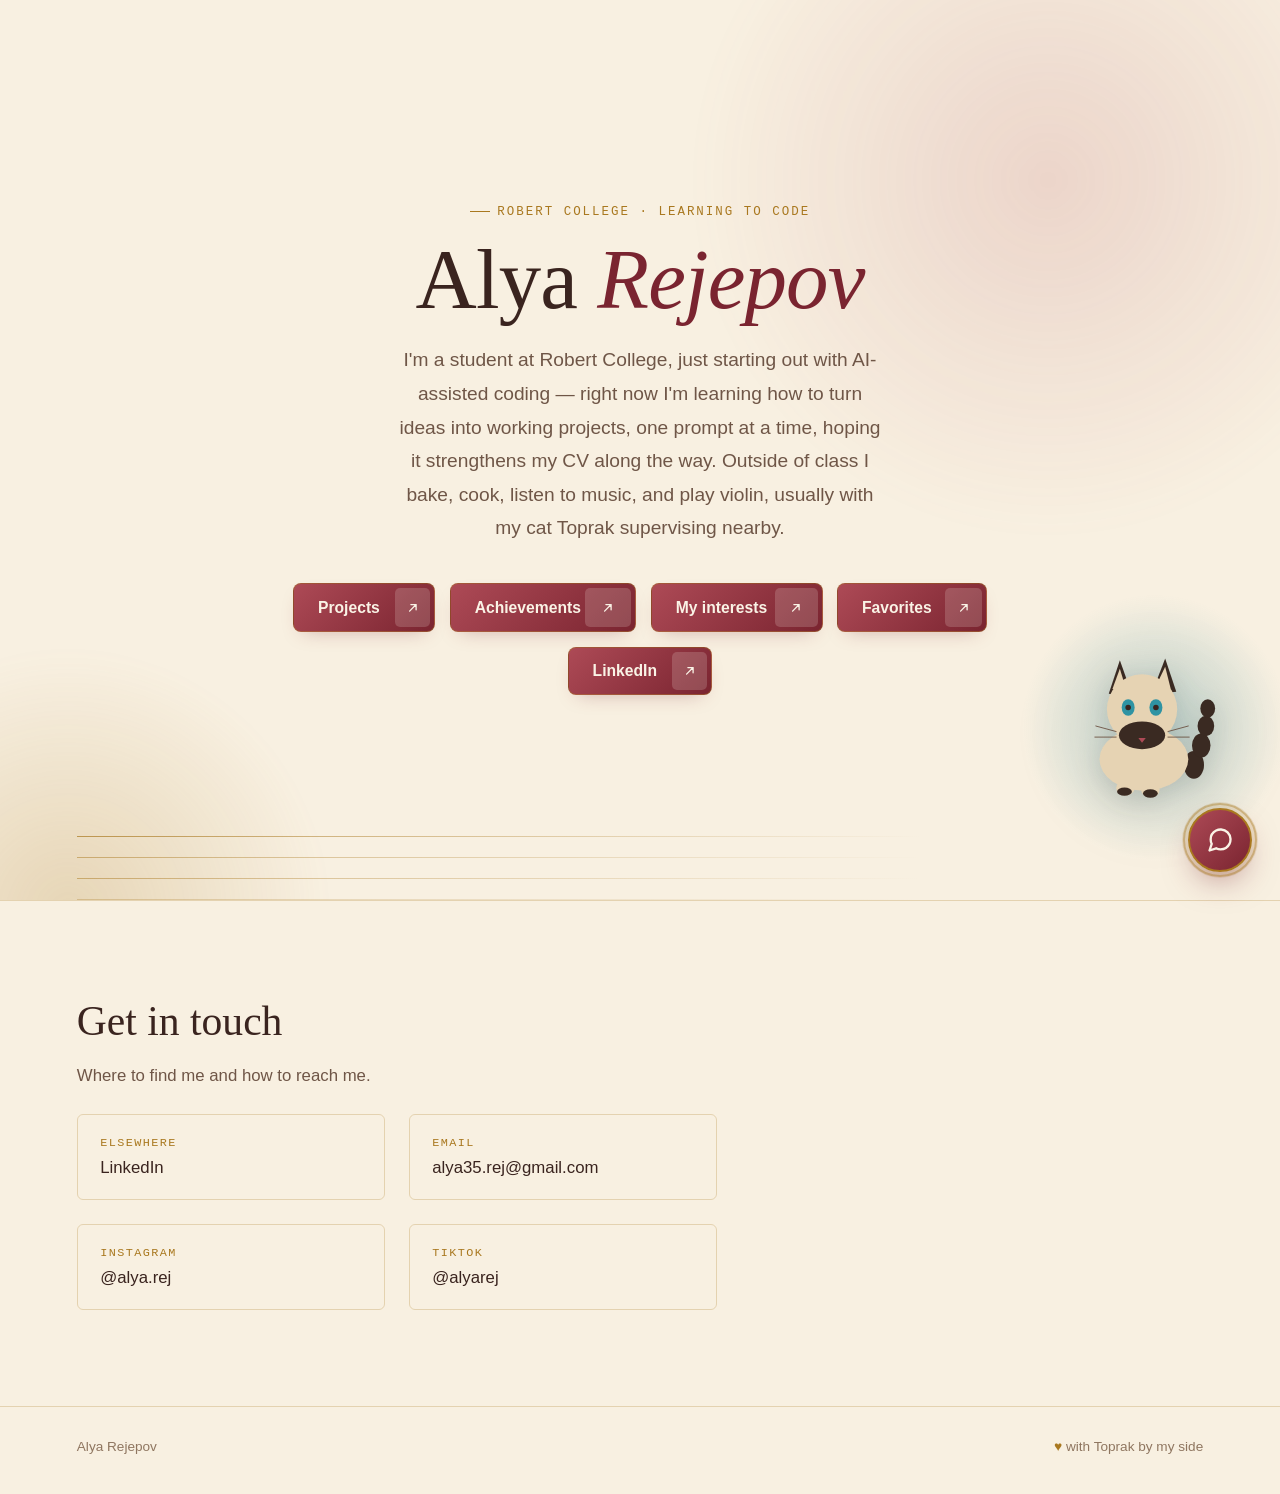
==== commit 72691856: "tüm butonları tek bordo renge getir, arka plan krem rengini eşitle, Projects/Achievements sayfaların" ====
--- a/index.html
+++ b/index.html
@@ -10,7 +10,7 @@
 </head>
 <body>
 
-<a class="skip-link" href="#projects">Skip to projects</a>
+<a class="skip-link" href="#connect">Skip to content</a>
 
 <section class="hero" id="top">
   <div class="hero__glow" aria-hidden="true"></div>
@@ -27,19 +27,23 @@
       nearby.
     </p>
     <div class="cta-row">
-      <a class="cta" href="#projects">
-        <span class="cta__label">See my projects</span>
-        <span class="cta__icon"><svg viewBox="0 0 24 24" fill="none" stroke="currentColor" stroke-width="2" stroke-linecap="round" stroke-linejoin="round"><path d="M12 5v14M5 12l7 7 7-7"/></svg></span>
+      <a class="cta" href="projects.html">
+        <span class="cta__label">Projects</span>
+        <span class="cta__icon"><svg viewBox="0 0 24 24" fill="none" stroke="currentColor" stroke-width="2" stroke-linecap="round" stroke-linejoin="round"><path d="M7 17 17 7M9 7h8v8"/></svg></span>
       </a>
-      <a class="cta cta--ghost" href="ilgi-alanlarim.html">
+      <a class="cta" href="achievements.html">
+        <span class="cta__label">Achievements</span>
+        <span class="cta__icon"><svg viewBox="0 0 24 24" fill="none" stroke="currentColor" stroke-width="2" stroke-linecap="round" stroke-linejoin="round"><path d="M7 17 17 7M9 7h8v8"/></svg></span>
+      </a>
+      <a class="cta" href="ilgi-alanlarim.html">
         <span class="cta__label">My interests</span>
         <span class="cta__icon"><svg viewBox="0 0 24 24" fill="none" stroke="currentColor" stroke-width="2" stroke-linecap="round" stroke-linejoin="round"><path d="M7 17 17 7M9 7h8v8"/></svg></span>
       </a>
-      <a class="cta cta--ghost" href="favoriler.html">
+      <a class="cta" href="favoriler.html">
         <span class="cta__label">Favorites</span>
         <span class="cta__icon"><svg viewBox="0 0 24 24" fill="none" stroke="currentColor" stroke-width="2" stroke-linecap="round" stroke-linejoin="round"><path d="M7 17 17 7M9 7h8v8"/></svg></span>
       </a>
-      <a class="cta cta--ghost" href="https://www.linkedin.com/in/alya-rejepov-1987a23a0/" rel="noopener">
+      <a class="cta" href="https://www.linkedin.com/in/alya-rejepov-1987a23a0/" rel="noopener">
         <span class="cta__label">LinkedIn</span>
         <span class="cta__icon"><svg viewBox="0 0 24 24" fill="none" stroke="currentColor" stroke-width="2" stroke-linecap="round" stroke-linejoin="round"><path d="M7 17 17 7M9 7h8v8"/></svg></span>
       </a>
@@ -93,20 +97,6 @@
 
   <div class="strings" aria-hidden="true">
     <span></span><span></span><span></span><span></span>
-  </div>
-</section>
-
-<section class="section" id="projects">
-  <div class="section__inner">
-    <h2>Projects</h2>
-    <p>Nothing to see here yet.</p>
-  </div>
-</section>
-
-<section class="section" id="achievements">
-  <div class="section__inner">
-    <h2>Achievements</h2>
-    <p>First milestones are on their way — check back soon.</p>
   </div>
 </section>
 
--- a/styles.css
+++ b/styles.css
@@ -1,6 +1,6 @@
 :root {
   --bg: #f8f0e1;
-  --bg-panel: #f0e2c8;
+  --bg-panel: #f8f0e1;
   --ink: #3a241f;
   --ink-muted: #6f5647;
   --ink-faint: #8f7660;
@@ -208,21 +208,6 @@
 .cta:active .cta__icon { transform: scale(0.95); }
 .cta__icon svg { width: 1em; height: 1em; }
 
-.cta--ghost {
-  background: transparent;
-  border: 1px solid var(--line);
-  box-shadow: none;
-  color: var(--ink-muted);
-}
-
-.cta--ghost .cta__icon { background: rgba(169, 120, 31, 0.14); }
-
-.cta--ghost:hover {
-  color: var(--ink);
-  border-color: var(--gold);
-  box-shadow: none;
-}
-
 /* violin-string divider */
 .strings {
   position: absolute;
@@ -414,6 +399,7 @@
   bottom: clamp(3.5rem, 8vw, 6rem);
   width: clamp(88px, 12vw, 148px);
   z-index: 1;
+  filter: drop-shadow(0 6px 14px rgba(58, 36, 31, 0.22));
 }
 
 .cat-widget__glow {
@@ -532,7 +518,7 @@
   max-height: min(480px, 70vh);
   display: flex;
   flex-direction: column;
-  background: var(--bg-panel);
+  background: var(--bg);
   border: 1px solid var(--line);
   border-radius: 12px;
   box-shadow: 0 20px 50px -20px rgba(58, 36, 31, 0.35);
